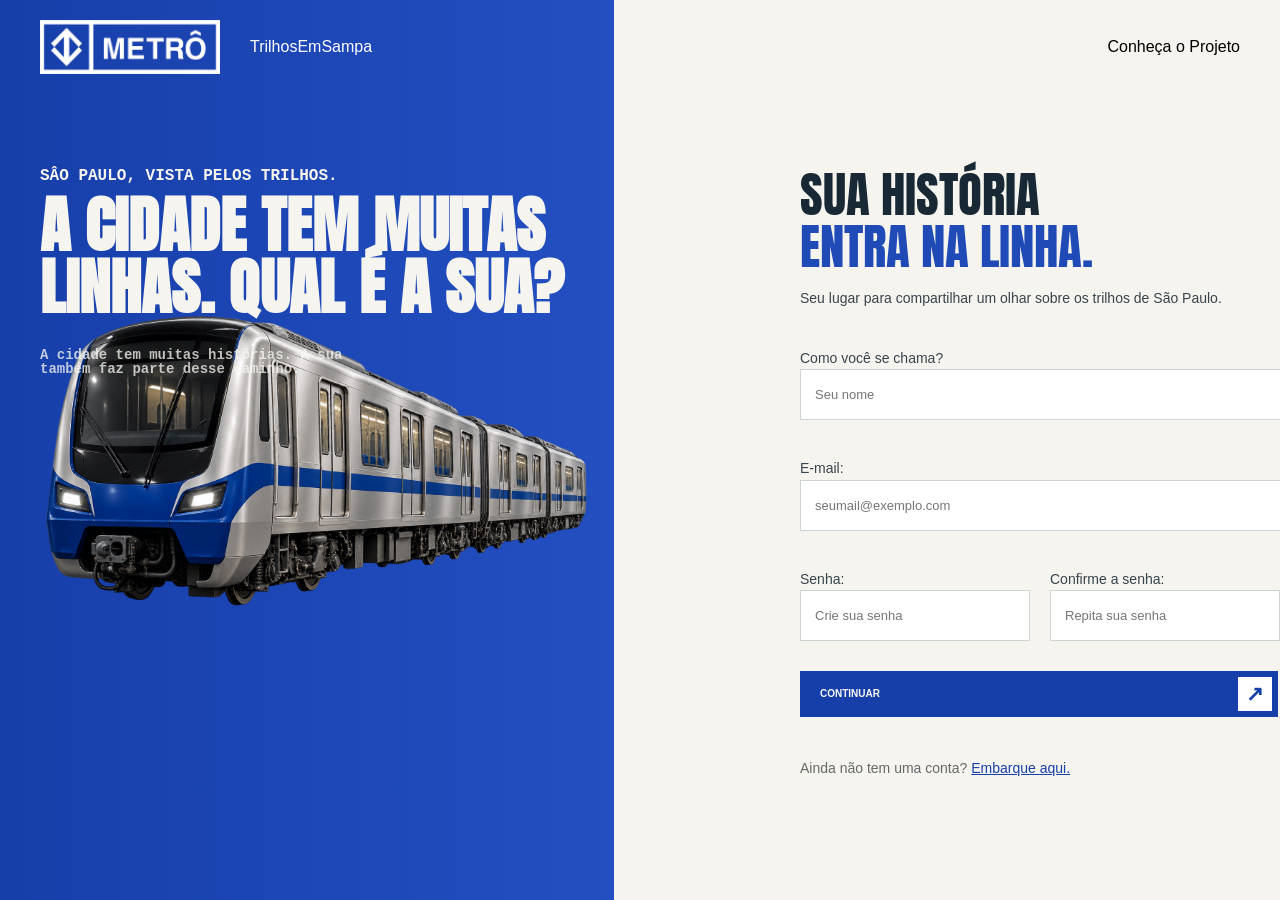
==== public/Cadastro/index.html @ b38940bb "Página de Cadastro pt1 finalizada" ====
<!DOCTYPE html>
<html lang="en">

<head>
    <meta charset="UTF-8">
    <meta name="viewport" content="width=device-width, initial-scale=1.0">
    <title>Trilhos em Sampa | Cadastro</title>
    <link rel="stylesheet" href="../global.css">
    <link rel="stylesheet" href="style.css">
</head>

<body>
    <div class="containerPrincipal">

        <div class="containerPrincipalNavBar">
            <div class="containerPrincipalNavBarLeft">
                <img class="containerPrincipalNavBarLogo" src="../assets/logoMetro.png" alt="Logo do Trilhos Em Sampa">
                TrilhosEmSampa
            </div>

            <div class="containerPrincipalNavBarRight">Conheça o Projeto</div>
        </div>

        <div class="containerPrincipalMiddle">



            <div class="containerPrincipalMiddleLeft">
                <div class="middleLeftInside">
                    <p style="font-weight: 900;color: #F5F4EE;" class="legenda">SÂO PAULO, VISTA PELOS TRILHOS.</p>

                    <p style="font-size: 62px; font-weight: 900; color: #F5F4EE;margin-top: 10px;width: 550px;"
                        class="titulo">A CIDADE TEM MUITAS LINHAS. QUAL É A SUA?</p>

                    <p class="legenda"
                        style="width: 340px; color: #f5f4eec4; font-size: 14px;font-weight: 600;margin-top: 30px;">
                        A cidade tem muitas histórias. A sua também faz parte desse caminho.
                    </p>
                </div>

                <img class="imgTrem" src="../assets/imgTrem.png" alt="Trem do container principal">


            </div>


            <div class="containerPrincipalMiddleRight">

                <div class="containerPMiddleRightInside">
                    <p class="tituloFormulario middleRightTitle">SUA HISTÓRIA <span style="color: #204bb6;">ENTRA NA LINHA.</span></p>

                    <p class="inputDesc">Seu lugar para compartilhar um olhar sobre os trilhos de São Paulo.</p>

                    <div class="divInput">
                        <p>Como você se chama?</p>
                        <input style="width: 451px;" placeholder="Seu nome" type="text">
                    </div>

                    <div class="divInput">
                        <p>E-mail:</p>
                        <input style="width: 451px;" placeholder="seumail@exemplo.com" type="text">
                    </div>

                    <div class="divInput senha">
                        <div class="divInputItem">
                            <p>Senha:</p>
                            <input placeholder="Crie sua senha" type="text">
                        </div>

                        <div class="divInputItem">
                            <p>Confirme a senha:</p>
                            <input placeholder="Repita sua senha" type="text">
                        </div>
                    </div>

                    <div class="divButton">
                        <button>
                            Continuar
                            <img class="background-color: #F8F8F2;" src="../assets/setaButtonBranco.svg"
                                alt="Seta do botão comece a explorar">
                        </button>

                        <p class="captionButton">Ainda não tem uma conta? <a href="">Embarque aqui.</a></p>
                    </div>

                </div>
            </div>
        </div>
    </div>
</body>

</html>
---- public/global.css ----
/* http://meyerweb.com/eric/tools/css/reset/ 
   v2.0 | 20110126
   License: none (public domain)
*/

/* ------------ RESET CSS ------------ */

html, body, div, span, applet, object, iframe,
h1, h2, h3, h4, h5, h6, p, blockquote, pre,
a, abbr, acronym, address, big, cite, code,
del, dfn, em, img, ins, kbd, q, s, samp,
small, strike, strong, sub, sup, tt, var,
b, u, i, center,
dl, dt, dd, ol, ul, li,
fieldset, form, label, legend,
table, caption, tbody, tfoot, thead, tr, th, td,
article, aside, canvas, details, embed, 
figure, figcaption, footer, header, hgroup, 
menu, nav, output, ruby, section, summary,
time, mark, audio, video {
	margin: 0;
	padding: 0;
	border: 0;
	font-size: 100%;
	font: inherit;
	vertical-align: baseline;
}
/* HTML5 display-role reset for older browsers */
article, aside, details, figcaption, figure, 
footer, header, hgroup, menu, nav, section {
	display: block;
}
body {
	line-height: 1;
}
ol, ul {
	list-style: none;
}
blockquote, q {
	quotes: none;
}
blockquote:before, blockquote:after,
q:before, q:after {
	content: '';
	content: none;
}
table {
	border-collapse: collapse;
	border-spacing: 0;
}



/* ------ GLOBAL ------- */

@import url('https://fonts.googleapis.com/css2?family=Anton&display=swap');

body {
  font-family: Arial, Helvetica, sans-serif;
}

.titulo {
  font-family: "Anton", sans-serif;
  font-weight: 400;
}

.legenda {
  font-family: "Courier New", monospace;
}
---- public/Cadastro/style.css ----
@import url('https://fonts.googleapis.com/css2?family=Anton&display=swap');

:root {
    --fonte-titulo: 'Anton', Impact, sans-serif;
    --fonte-texto: Arial, Helvetica, sans-serif;
    --fonte-detalhe: 'Courier New', monospace;
}

body {
    font-family: var(--fonte-texto);

    background: linear-gradient(90deg,
            #173FAA 0%,
            #234FC1 48%,
            #F5F4EE 48%,
            #F5F4EE 100%);

    padding: 20px 40px 100px 40px;
}

input,
select,
button {
    font-family: inherit;
}

.containerPrincipalNavBar {
    display: flex;
    justify-content: space-between;
    align-items: center;
}

.containerPrincipalNavBarLeft {
    display: flex;
    align-items: center;
    color: white;

    gap: 30px;
}


.containerPrincipalNavBarLogo {
    width: 180px;
}


.containerPMiddleRightInside {
    position: relative;
    top: 94px;
    display: flex;
    flex-direction: column;

    font-family: var(--fonte-texto);
}

.tituloFormulario {
    font-family: var(--fonte-titulo);
    font-size: 49px;
    font-weight: 400;
    line-height: 1.08;

    color: #192835;
}

.middleRightTitle {
    width: 300px;
}

.middleLeftInside {
    position: relative;
    top: 94px;
    z-index: 100;

    font-family: var(--fonte-texto);
}


.imgTrem {
    position: relative;
    display: block;
    width: 100%;
    max-width: 650px;
    height: auto;
    object-fit: contain;
}


.containerPrincipalMiddle {
    display: flex;
    gap: 210px;
}

.divInput {
    margin-top: 30px;

    display: flex;
    flex-direction: column;
}

.divInput p {
    display: block;
    font-size: 14px;
    font-weight: 400;
    line-height: 1.6;
    color: #38444e;
    margin-top: 7px
}

.inputDesc {
    display: block;
    font-size: 14px;
    font-weight: 400;
    line-height: 1.6;
    color: #38444e;
    margin-top: 14px;

}

.divInput input {
    display: block;
    height: 49px;
    border: 1px solid #ced3d5;
    border-radius: 0;
    background: #fff;
    color: #192835;
    padding: 0 14px;
    font-weight: 400;
    font-size: 13px
}

.senha {
    display: flex;
    flex-direction: row;

    gap: 20px;
}

.divInputItem input {
    width: 200px;
}

.divButton {

    display: flex;
    flex-direction: column;
}

.divButton button {

    border: none;
    background-color: #173FAA;
    color: #F8F8F2;

    width: 478px;
    height: 46px;

    text-transform: uppercase;

    font-size: 10px;
    display: flex;
    align-items: center;
    justify-content: space-between;
    padding-left: 20px;
    margin-top: 30px;
    font-weight: 900;
}

.captionButton {
    margin-top: 40px;


    font-size: 14px;
    font-weight: 400;
    line-height: 1.6;
    color: #666869;
}

.captionButton a {
    color: #173FAA;
}
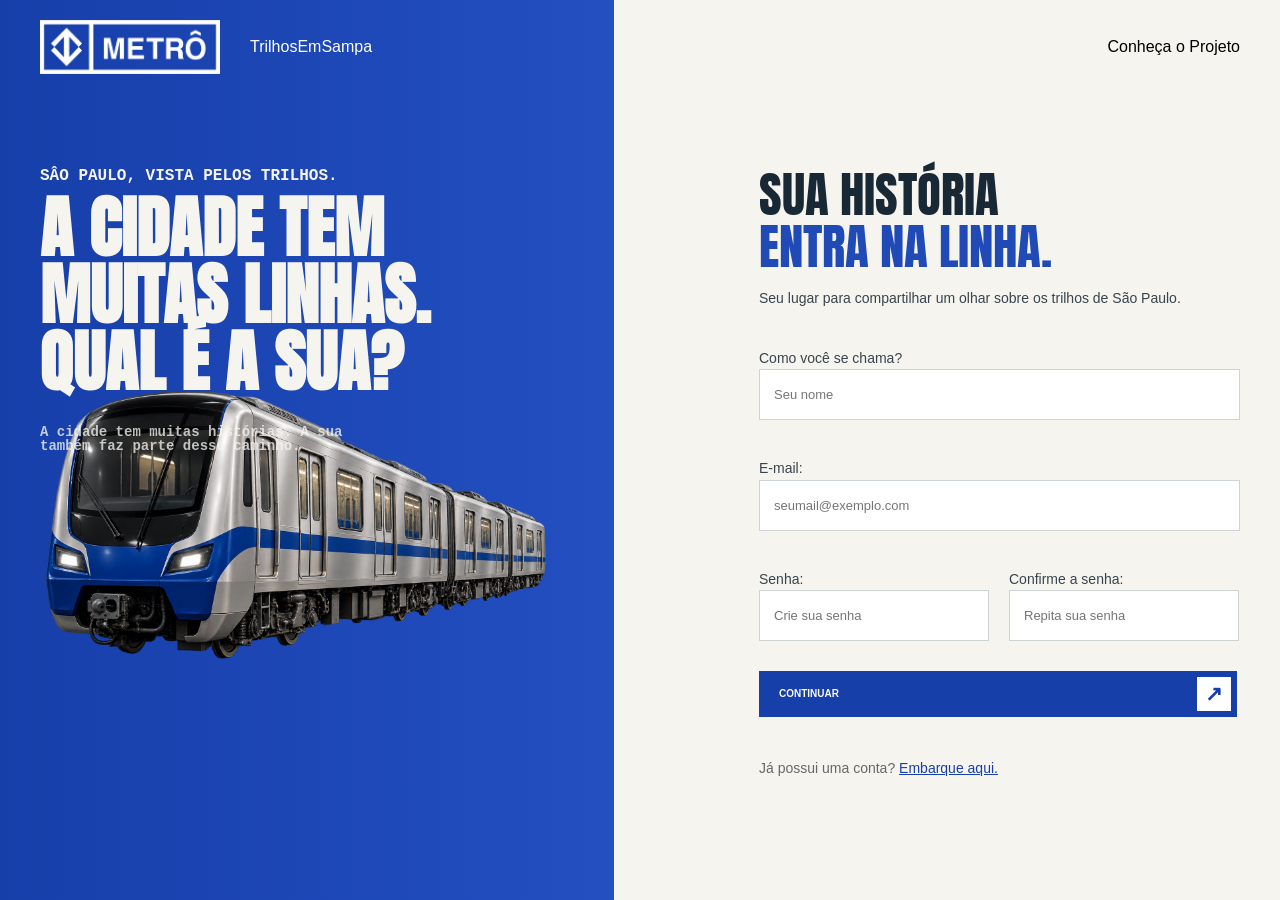
==== commit b0a92bd0: "Validação do login e cadastro inicial" ====
--- a/public/Cadastro/index.html
+++ b/public/Cadastro/index.html
@@ -29,8 +29,10 @@
                 <div class="middleLeftInside">
                     <p style="font-weight: 900;color: #F5F4EE;" class="legenda">SÂO PAULO, VISTA PELOS TRILHOS.</p>
 
-                    <p style="font-size: 62px; font-weight: 900; color: #F5F4EE;margin-top: 10px;width: 550px;"
-                        class="titulo">A CIDADE TEM MUITAS LINHAS. QUAL É A SUA?</p>
+                    <p style="font-size: 67px; font-weight: 900; color: #F5F4EE;margin-top: 10px;width: 450px;"
+                        class="titulo">
+                        A CIDADE TEM MUITAS LINHAS. QUAL É A SUA?
+                    </p>
 
                     <p class="legenda"
                         style="width: 340px; color: #f5f4eec4; font-size: 14px;font-weight: 600;margin-top: 30px;">
@@ -47,40 +49,42 @@
             <div class="containerPrincipalMiddleRight">
 
                 <div class="containerPMiddleRightInside">
-                    <p class="tituloFormulario middleRightTitle">SUA HISTÓRIA <span style="color: #204bb6;">ENTRA NA LINHA.</span></p>
+                    <p class="tituloFormulario middleRightTitle">SUA HISTÓRIA <span style="color: #204bb6;">ENTRA NA
+                            LINHA.</span></p>
 
                     <p class="inputDesc">Seu lugar para compartilhar um olhar sobre os trilhos de São Paulo.</p>
 
                     <div class="divInput">
                         <p>Como você se chama?</p>
-                        <input style="width: 451px;" placeholder="Seu nome" type="text">
+                        <input id="iptNome" style="width: 451px;" placeholder="Seu nome" type="text">
                     </div>
 
                     <div class="divInput">
                         <p>E-mail:</p>
-                        <input style="width: 451px;" placeholder="seumail@exemplo.com" type="text">
+                        <input id="iptEmail" style="width: 451px;" placeholder="seumail@exemplo.com" type="email">
                     </div>
 
                     <div class="divInput senha">
                         <div class="divInputItem">
                             <p>Senha:</p>
-                            <input placeholder="Crie sua senha" type="text">
+                            <input id="iptSenha" placeholder="Crie sua senha" type="text">
                         </div>
 
                         <div class="divInputItem">
                             <p>Confirme a senha:</p>
-                            <input placeholder="Repita sua senha" type="text">
+                            <input id="iptConfirmaSenha" placeholder="Repita sua senha" type="text">
                         </div>
                     </div>
 
                     <div class="divButton">
-                        <button>
+                        <button onclick="validarCadastro()">
                             Continuar
                             <img class="background-color: #F8F8F2;" src="../assets/setaButtonBranco.svg"
                                 alt="Seta do botão comece a explorar">
                         </button>
 
-                        <p class="captionButton">Ainda não tem uma conta? <a href="">Embarque aqui.</a></p>
+                        <p class="captionButton">Já possui uma conta? <a href="../Login/index.html">Embarque aqui.</a>
+                        </p>
                     </div>
 
                 </div>
@@ -89,4 +93,20 @@
     </div>
 </body>
 
-</html>+</html>
+
+<script>
+
+    function validarCadastro() {
+        let inputNome = iptNome.value;
+        let inputEmail = iptEmail.value;
+        let inputSenha = iptSenha.value;
+        let inputConfirmaSenha = iptConfirmaSenha.value;
+
+
+        if (inputNome == "" || inputEmail == "" || inputSenha == "" || inputConfirmaSenha == "") {
+            alert("Você precisa preencher todos os campos para se cadastrar")
+        }
+    }
+
+</script>
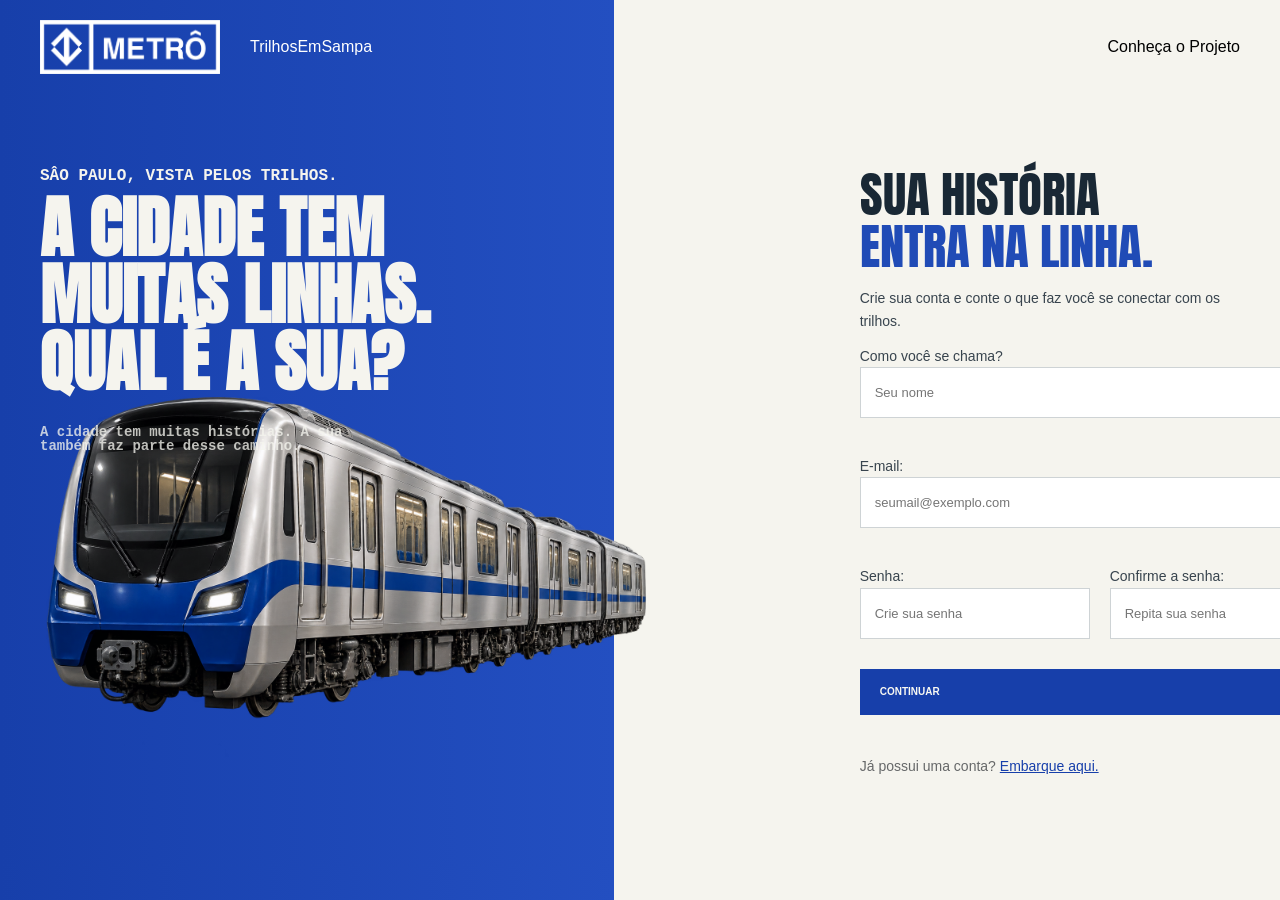
==== commit e10e4e2b: "Validação dos campos de cadastro finalizada" ====
--- a/public/Cadastro/index.html
+++ b/public/Cadastro/index.html
@@ -49,43 +49,117 @@
             <div class="containerPrincipalMiddleRight">
 
                 <div class="containerPMiddleRightInside">
-                    <p class="tituloFormulario middleRightTitle">SUA HISTÓRIA <span style="color: #204bb6;">ENTRA NA
-                            LINHA.</span></p>
-
-                    <p class="inputDesc">Seu lugar para compartilhar um olhar sobre os trilhos de São Paulo.</p>
-
-                    <div class="divInput">
-                        <p>Como você se chama?</p>
-                        <input id="iptNome" style="width: 451px;" placeholder="Seu nome" type="text">
+                    <p class="tituloFormulario middleRightTitle">
+                        SUA HISTÓRIA <span style="color: #204bb6;">ENTRA NA LINHA.</span>
+                    </p>
+
+                    <p class="inputDesc">Crie sua conta e conte o que faz você se conectar com os trilhos.</p>
+
+                    <div id="inputsContainerStep1" class="inputsContainer">
+
+                        <div class="divInput">
+                            <p>Como você se chama?</p>
+                            <input id="iptNome" style="width: 451px;" placeholder="Seu nome" type="text">
+                        </div>
+
+                        <div class="divInput">
+                            <p>E-mail:</p>
+                            <input id="iptEmail" style="width: 451px;" placeholder="seumail@exemplo.com" type="email">
+                        </div>
+
+                        <div class="divInput senha">
+                            <div class="divInputItem">
+                                <p>Senha:</p>
+                                <input id="iptSenha" placeholder="Crie sua senha" type="text">
+                            </div>
+
+                            <div class="divInputItem">
+                                <p>Confirme a senha:</p>
+                                <input id="iptConfirmaSenha" placeholder="Repita sua senha" type="text">
+                            </div>
+                        </div>
+
+                        <div class="divButton">
+                            <button onclick="continuarCadastro()">
+                                Continuar
+                                <img class="background-color: #F8F8F2;" src="../assets/setaButtonBranco.svg"
+                                    alt="Seta do botão comece a explorar">
+                            </button>
+
+                            <p class="captionButton">Já possui uma conta? <a href="../Login/index.html">Embarque
+                                    aqui.</a>
+                            </p>
+                        </div>
                     </div>
 
-                    <div class="divInput">
-                        <p>E-mail:</p>
-                        <input id="iptEmail" style="width: 451px;" placeholder="seumail@exemplo.com" type="email">
+                    <div id="inputsContainerStep2" class="inputsContainer">
+
+                        <div class="divInput">
+                            <p>Selecione uma linha favorita</p>
+
+                            <select style="width: 478px;" id="iptLinhaFavorita">
+                                <option value="0" default>Selecione uma linha</option>
+                                <option value="1">Linha 1 - Azul</option>
+                                <option value="2">Linha 2 - Verde</option>
+                                <option value="3">Linha 3 - Vermelha</option>
+                                <option value="4">Linha 4 - Amarela</option>
+                                <option value="5">Linha 5 - Lilás</option>
+                                <option value="15">Linha 15 - Prata</option>
+                            </select>
+                        </div>
+
+
+                        <div class="divInput senha">
+                            <div class="divInputItem">
+                                <p>Estação Favorita:</p>
+                                <input id="iptEstacaoFavorita" placeholder="Digite a estação" type="text">
+                            </div>
+
+                            <div class="divInputItem">
+                                <p>Frota de trem Favorita:</p>
+                                <input id="iptFrotaFavorita" placeholder="Digite a frota" type="text">
+                            </div>
+                        </div>
+
+                        <div class="divInput">
+                            <p>Com que frequência você usa metrô ou trem?</p>
+
+                            <div class="choices">
+                                <label>
+                                    <input type="radio" name="frequency" id="iptFreqAlta" value="5-7">5 a 7 dias por
+                                    semana
+                                </label>
+
+                                <label>
+                                    <input type="radio" name="frequency" id="iptFreqMedia" value="2-4">2 a 4 dias por
+                                    semana
+                                </label>
+
+                                <label>
+                                    <input type="radio" name="frequency" id="iptFreqBaixa" value="ate-1">Até 1 dia por
+                                    semana
+                                </label>
+
+                                <label>
+                                    <input type="radio" name="frequency" id="iptFreqNunca" value="nao-uso">Não uso
+                                    atualmente
+                                </label>
+                            </div>
+                        </div>
+
+                        <div class="divButton">
+                            <button onclick="validarCadastro()">
+                                Criar minha conta
+                                <img class="background-color: #F8F8F2;" src="../assets/setaButtonBranco.svg"
+                                    alt="Seta do botão comece a explorar">
+                            </button>
+
+                            <p class="captionButton">
+                                Já possui uma conta? <a href="../Login/index.html">Embarque aqui.</a>
+                            </p>
+                        </div>
                     </div>
 
-                    <div class="divInput senha">
-                        <div class="divInputItem">
-                            <p>Senha:</p>
-                            <input id="iptSenha" placeholder="Crie sua senha" type="text">
-                        </div>
-
-                        <div class="divInputItem">
-                            <p>Confirme a senha:</p>
-                            <input id="iptConfirmaSenha" placeholder="Repita sua senha" type="text">
-                        </div>
-                    </div>
-
-                    <div class="divButton">
-                        <button onclick="validarCadastro()">
-                            Continuar
-                            <img class="background-color: #F8F8F2;" src="../assets/setaButtonBranco.svg"
-                                alt="Seta do botão comece a explorar">
-                        </button>
-
-                        <p class="captionButton">Já possui uma conta? <a href="../Login/index.html">Embarque aqui.</a>
-                        </p>
-                    </div>
 
                 </div>
             </div>
@@ -97,7 +171,7 @@
 
 <script>
 
-    function validarCadastro() {
+    function continuarCadastro() {
         let inputNome = iptNome.value;
         let inputEmail = iptEmail.value;
         let inputSenha = iptSenha.value;
@@ -106,7 +180,36 @@
 
         if (inputNome == "" || inputEmail == "" || inputSenha == "" || inputConfirmaSenha == "") {
             alert("Você precisa preencher todos os campos para se cadastrar")
+        } else {
+            inputsContainerStep1.style.display = "none"
+            inputsContainerStep2.style.display = "block"
         }
     }
 
+    function validarCadastro() {
+        let inputLinhaFavorita = iptLinhaFavorita.value;
+        let inputEstacao = iptEstacaoFavorita.value;
+        let inputFrota = iptFrotaFavorita.value;
+
+        let inputFrequencia = "";
+
+        if (iptFreqAlta.checked) {
+            inputFrequencia = iptFreqAlta.value;
+        } else if (iptFreqMedia.checked) {
+            inputFrequencia = iptFreqMedia.value;
+        } else if (iptFreqBaixa.checked) {
+            inputFrequencia = iptFreqBaixa.value;
+        } else if (iptFreqNunca.checked) {
+            inputFrequencia = iptFreqNunca.value;
+        }
+
+
+        if (inputLinhaFavorita == 0 || inputEstacao == "" || inputFrota == "" || inputFrequencia == "") {
+            alert("Você precisa preencher todos os campos para se cadastrar")
+        } else {
+            inputsContainerStep1.style.display = "none"
+            inputsContainerStep2.style.display = "block"
+        }
+    }
+
 </script>
--- a/public/Cadastro/style.css
+++ b/public/Cadastro/style.css
@@ -116,7 +116,8 @@
 
 }
 
-.divInput input {
+.divInput input,
+#iptLinhaFavorita {
     display: block;
     height: 49px;
     border: 1px solid #ced3d5;
@@ -139,8 +140,12 @@
     width: 200px;
 }
 
+.divInputItem input:hover, .divInput input:hover {
+    border-color: #446ed8d5;
+    background-color: #446ed810;
+}
+
 .divButton {
-
     display: flex;
     flex-direction: column;
 }
@@ -163,12 +168,13 @@
     padding-left: 20px;
     margin-top: 30px;
     font-weight: 900;
+
+    cursor: pointer;
 }
 
 .captionButton {
     margin-top: 40px;
 
-
     font-size: 14px;
     font-weight: 400;
     line-height: 1.6;
@@ -177,4 +183,65 @@
 
 .captionButton a {
     color: #173FAA;
+}
+
+
+.freq {
+    border: 0;
+    padding: 0;
+    margin: 0 0 22px
+}
+
+.freq legend {
+    font-size: 12px;
+    font-weight: bold;
+    margin-bottom: 10px
+}
+
+.choices {
+    display: grid;
+    grid-template-columns: 1fr 1fr;
+    gap: 8px
+}
+
+.choices label {
+    margin-top: 5px;
+
+    display: flex;
+    align-items: center;
+    gap: 7px;
+    border: 1px solid #ced3d5;
+    padding: 0px 12px 0px 12px;
+    font-size: 12px;
+    background: white;
+    cursor: pointer
+}
+
+.choices label:has(:checked) {
+    border-color: #204bb6;
+    color: #204bb6;
+    background: #edf2ff
+}
+
+.choices label:hover {
+    border-color: #446ed8d5;
+    background-color: #446ed810;
+}
+
+.choices input {
+    accent-color: #204bb6;
+    margin: 0
+}
+
+#inputsContainerStep1 {
+    display: block;
+    position: absolute;
+    top: 140px;
+}
+
+#inputsContainerStep2 {
+    display: none;
+
+    position: absolute;
+    top: 140px;
 }
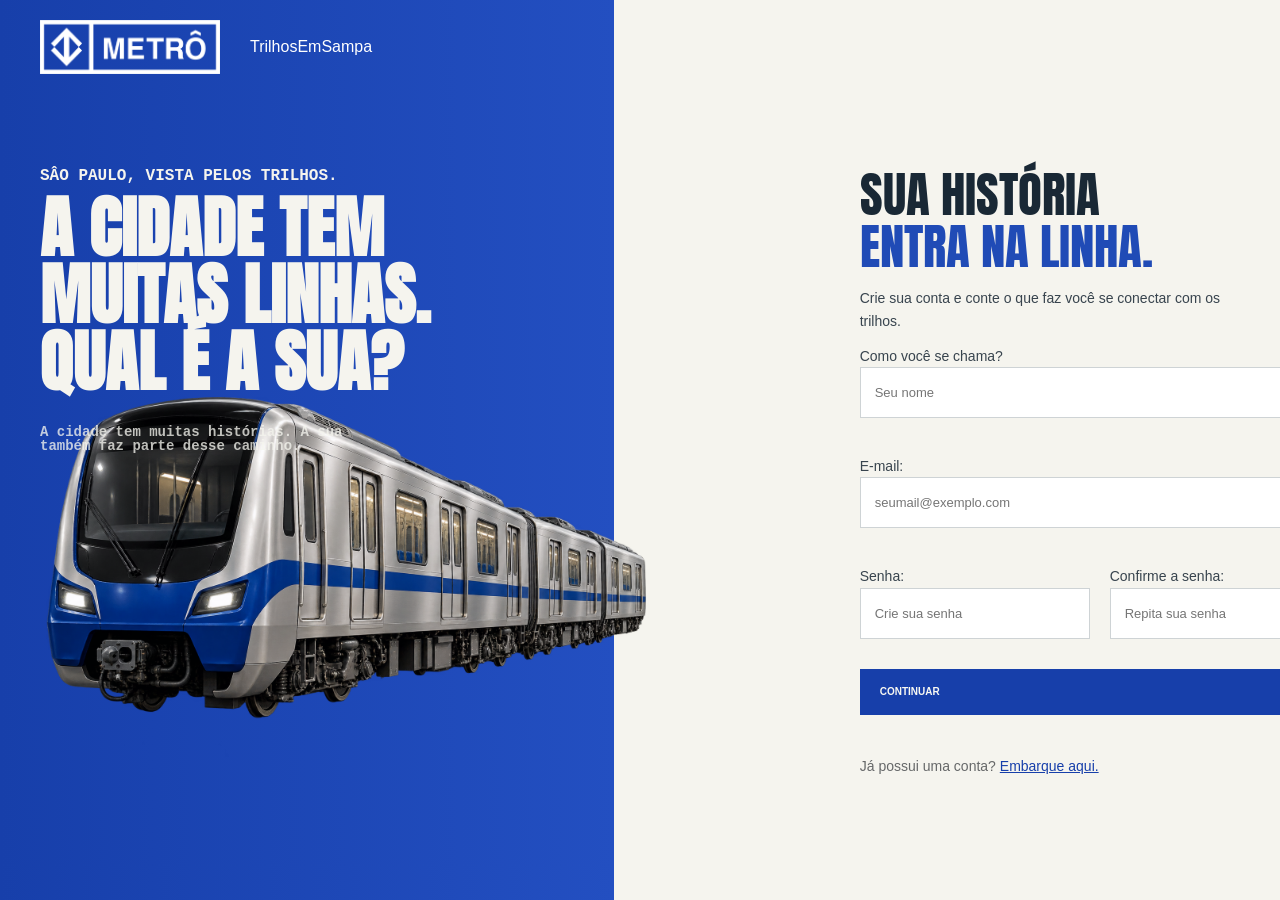
==== commit 9f12c0eb: "feat: adicionando perguntas ao Quiz & Linkando CTAs da página Home" ====
--- a/public/Cadastro/index.html
+++ b/public/Cadastro/index.html
@@ -17,8 +17,6 @@
                 <img class="containerPrincipalNavBarLogo" src="../assets/logoMetro.png" alt="Logo do Trilhos Em Sampa">
                 TrilhosEmSampa
             </div>
-
-            <div class="containerPrincipalNavBarRight">Conheça o Projeto</div>
         </div>
 
         <div class="containerPrincipalMiddle">
@@ -70,12 +68,12 @@
                         <div class="divInput senha">
                             <div class="divInputItem">
                                 <p>Senha:</p>
-                                <input id="iptSenha" placeholder="Crie sua senha" type="text">
+                                <input id="iptSenha" placeholder="Crie sua senha" type="password">
                             </div>
 
                             <div class="divInputItem">
                                 <p>Confirme a senha:</p>
-                                <input id="iptConfirmaSenha" placeholder="Repita sua senha" type="text">
+                                <input id="iptConfirmaSenha" placeholder="Repita sua senha" type="password">
                             </div>
                         </div>
 
@@ -112,7 +110,7 @@
                         <div class="divInput senha">
                             <div class="divInputItem">
                                 <p>Estação Favorita:</p>
-                                <input id="iptEstacaoFavorita" placeholder="Digite a estação" type="text">
+                                <select id="iptEstacaoFavorita"></select>
                             </div>
 
                             <div class="divInputItem">
@@ -171,18 +169,59 @@
 
 <script>
 
+    let inputNomeAtual = "";
+    let inputEmailAtual = "";
+    let inputSenhaAtual = "";
+    let inputConfirmaSenhaAtual = "";
+
+    function carregarEstacoes() {
+        fetch("/estacoes")
+            .then(function (resposta) {
+                if (resposta.ok) {
+                    return resposta.json();
+                }
+
+                throw new Error("Erro ao carregar estações.");
+            })
+            .then(function (estacoes) {
+                var select = document.getElementById("iptEstacaoFavorita");
+
+                select.innerHTML =
+                    '<option value="">Selecione uma estação</option>';
+
+                for (var i = 0; i < estacoes.length; i++) {
+                    var opcao = document.createElement("option");
+
+                    opcao.value = estacoes[i].id;
+                    opcao.textContent = estacoes[i].nome;
+
+                    select.appendChild(opcao);
+                }
+            })
+            .catch(function (erro) {
+                console.log(erro);
+                alert("Não foi possível carregar as estações.");
+            });
+    }
+
     function continuarCadastro() {
+
         let inputNome = iptNome.value;
         let inputEmail = iptEmail.value;
         let inputSenha = iptSenha.value;
         let inputConfirmaSenha = iptConfirmaSenha.value;
 
-
         if (inputNome == "" || inputEmail == "" || inputSenha == "" || inputConfirmaSenha == "") {
-            alert("Você precisa preencher todos os campos para se cadastrar")
+            alert("Você precisa preencher todos os campos para continuar seu cadastro!")
         } else {
+            carregarEstacoes()
             inputsContainerStep1.style.display = "none"
             inputsContainerStep2.style.display = "block"
+
+            inputNomeAtual = inputNome
+            inputEmailAtual = inputEmail
+            inputSenhaAtual = inputSenha
+            inputConfirmaSenhaAtual = inputConfirmaSenha
         }
     }
 
@@ -190,6 +229,9 @@
         let inputLinhaFavorita = iptLinhaFavorita.value;
         let inputEstacao = iptEstacaoFavorita.value;
         let inputFrota = iptFrotaFavorita.value;
+
+        let posArroba = inputEmail.indexOf("@");
+        let posCom = inputEmail.indexOf(".");
 
         let inputFrequencia = "";
 
@@ -205,11 +247,69 @@
 
 
         if (inputLinhaFavorita == 0 || inputEstacao == "" || inputFrota == "" || inputFrequencia == "") {
-            alert("Você precisa preencher todos os campos para se cadastrar")
-        } else {
-            inputsContainerStep1.style.display = "none"
-            inputsContainerStep2.style.display = "block"
+            alert("Você precisa preencher todos os campos para se cadastrar!")
+        } else if(posCom < posArroba) {
+            alert("Verifique se digitou o email corretamente.")
+        } else if(inputSenha.length < 4) {
+            alert("Sua senha é muito fraca!")
+        }  else {
+
+
+            // Enviando o valor da nova input
+            fetch("/usuarios/cadastrar", {
+                method: "POST",
+                headers: {
+                    "Content-Type": "application/json",
+                },
+                body: JSON.stringify({
+                    // crie um atributo que recebe o valor recuperado aqui
+                    // Agora vá para o arquivo routes/usuario.js
+                    nomeServer: inputNomeAtual,
+                    emailServer: inputEmailAtual,
+                    senhaServer: inputSenhaAtual,
+                    linhaFavServer: inputLinhaFavorita,
+                    estacaoServer: inputEstacao,
+                    frotaServer: inputFrota,
+                    freqServer: inputFrequencia,
+                }),
+            })
+                .then(function (resposta) {
+                    console.log("resposta: ", resposta);
+
+                    if (resposta.ok) {
+                        //cardErro.style.display = "block";
+
+                        //mensagem_erro.innerHTML =
+                        //    "Cadastro realizado com sucesso! Redirecionando para tela de Login...";
+
+                        setTimeout(() => {
+                            window.location = "../Login/index.html";
+                        }, "2000");
+
+                        limparFormulario();
+                        finalizarAguardar();
+                    } else {
+                        throw "Houve um erro ao tentar realizar o cadastro!";
+                    }
+                })
+                .catch(function (resposta) {
+                    console.log(`#ERRO: ${resposta}`);
+                    finalizarAguardar();
+                });
+
+            return false;
         }
+
     }
 
+
+
+
+
+
+
+
+
+
+
 </script>
--- a/public/Cadastro/style.css
+++ b/public/Cadastro/style.css
@@ -117,7 +117,8 @@
 }
 
 .divInput input,
-#iptLinhaFavorita {
+#iptLinhaFavorita,
+#iptEstacaoFavorita {
     display: block;
     height: 49px;
     border: 1px solid #ced3d5;
@@ -136,7 +137,7 @@
     gap: 20px;
 }
 
-.divInputItem input {
+.divInputItem input, .divInputItem select {
     width: 200px;
 }
 
